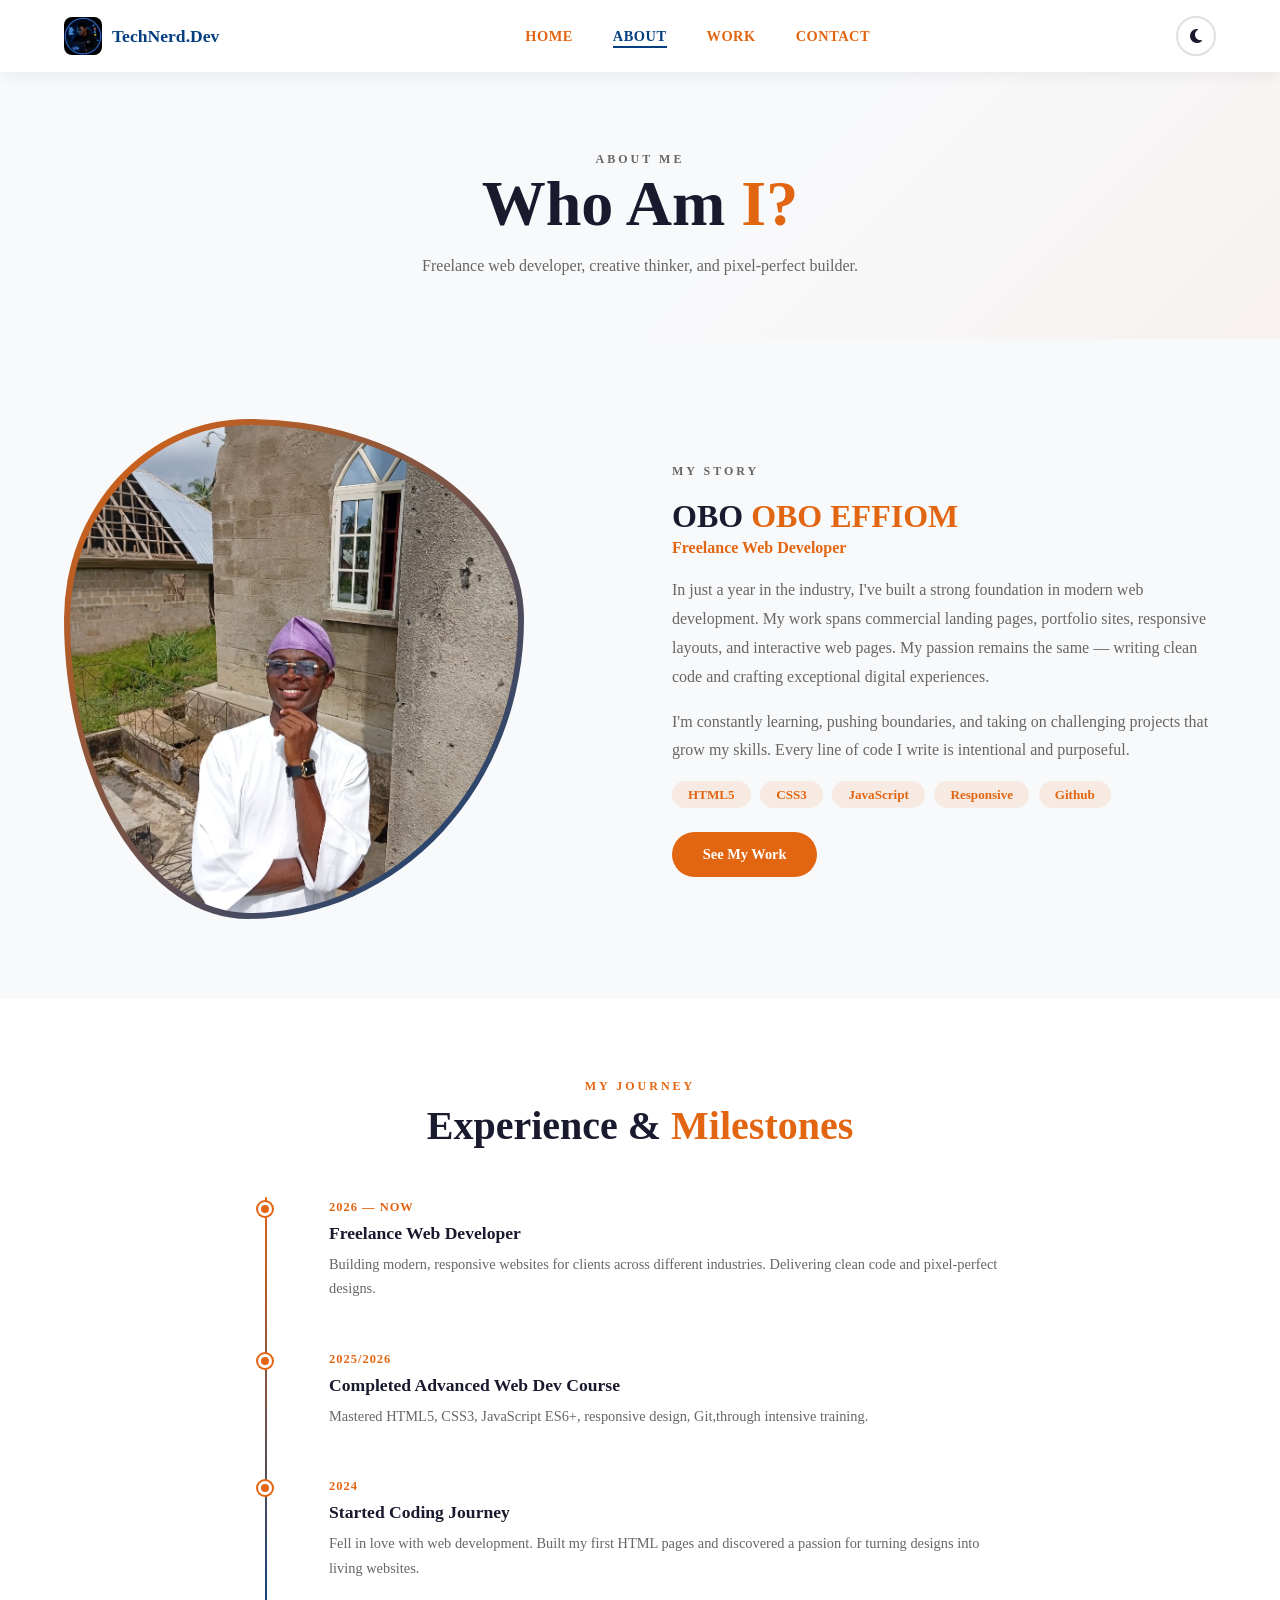
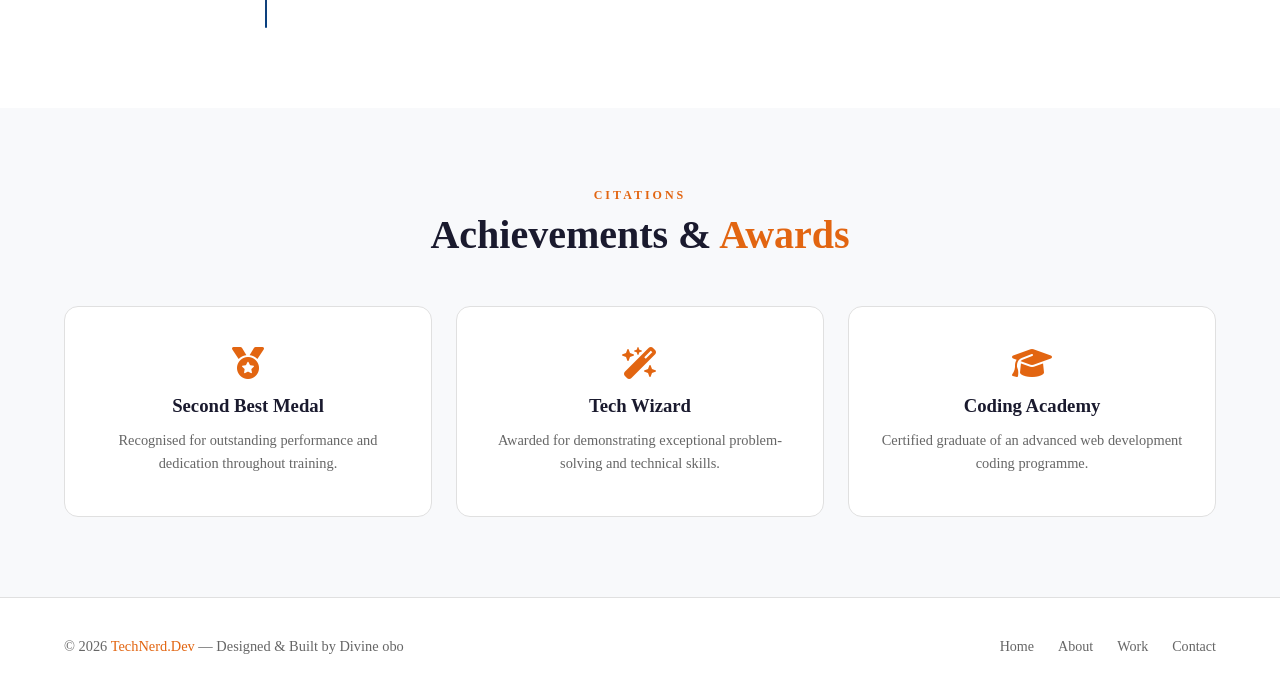
==== About.html @ 1d8cfa87 "Add files via upload" ====
<!DOCTYPE html>
<html lang="en">
<head>
  <meta charset="UTF-8" />
  <meta name="viewport" content="width=device-width, initial-scale=1.0" />
  <title>Deevhyne Web | About</title>
  <link rel="stylesheet" href="style.css" />
  <link rel="stylesheet" href="https://cdnjs.cloudflare.com/ajax/libs/font-awesome/6.5.0/css/all.min.css" />
</head>
<body>

  <nav class="navbar" id="navbar">
    <div class="nav-brand">
      <img src="deevhyne logo.png" alt="Deevhyne Web Logo" class="nav-logo" />
      <span>TechNerd.Dev</span>
    </div>
    <ul class="nav-links" id="navLinks">
      <li><a href="index.html">HOME</a></li>
      <li><a href="About.html" class="active">ABOUT</a></li>
      <li><a href="work.html">WORK</a></li>
      <li><a href="contact.html">CONTACT</a></li>
    </ul>
    <div class="nav-actions">
      <button class="theme-toggle" id="themeToggle" title="Toggle dark mode">
        <i class="fa-solid fa-moon"></i>
      </button>
      <div class="hamburger" id="hamburger">
        <span></span><span></span><span></span>
      </div>
    </div>
  </nav>

  <section class="page-hero">
    <p class="tag">ABOUT ME</p>
    <h1>Who Am <span class="accent">I?</span></h1>
    <p>Freelance web developer, creative thinker, and pixel-perfect builder.</p>
  </section>

  <!-- BIO SECTION -->
  <section class="about-section reveal">
    <div class="about-image">
      <div class="image-wrapper">
        <img src="me2 (2).jpg" alt="Deevhyne Obo" />
      </div>
    </div>
    <div class="about-content">
      <p class="tag">MY STORY</p>
      <h2>OBO <span class="accent">OBO EFFIOM</span></h2>
      <h4>Freelance Web Developer</h4>
      <p>
        In just a year in the industry, I've built a strong foundation in modern web development. 
        My work spans commercial landing pages, portfolio sites, responsive layouts, and interactive web pages. 
        My passion remains the same — writing clean code and crafting exceptional digital experiences.
      </p>
      <p>
        I'm constantly learning, pushing boundaries, and taking on challenging projects that grow my skills. 
        Every line of code I write is intentional and purposeful.
      </p>
      <div class="about-tags">
        <span>HTML5</span><span>CSS3</span><span>JavaScript</span>
        <span>Responsive</span><span>Github</span>
      </div>
      <a href="work.html" class="btn btn-primary" style="margin-top:1.5rem;">See My Work</a>
    </div>
  </section>

  <!-- TIMELINE -->
  <section class="timeline-section reveal">
    <div class="section-header">
      <p class="tag">MY JOURNEY</p>
      <h2>Experience & <span class="accent">Milestones</span></h2>
    </div>
    <div class="timeline">
      <div class="timeline-item">
        <div class="timeline-dot"></div>
        <div class="timeline-content">
          <span class="timeline-date">2026 — Now</span>
          <h3>Freelance Web Developer</h3>
          <p>Building modern, responsive websites for clients across different industries. Delivering clean code and pixel-perfect designs.</p>
        </div>
      </div>
      <div class="timeline-item">
        <div class="timeline-dot"></div>
        <div class="timeline-content">
          <span class="timeline-date">2025/2026</span>
          <h3>Completed Advanced Web Dev Course</h3>
          <p>Mastered HTML5, CSS3, JavaScript ES6+, responsive design, Git,through intensive training.</p>
        </div>
      </div>
      <div class="timeline-item">
        <div class="timeline-dot"></div>
        <div class="timeline-content">
          <span class="timeline-date">2024</span>
          <h3>Started Coding Journey</h3>
          <p>Fell in love with web development. Built my first HTML pages and discovered a passion for turning designs into living websites.</p>
        </div>
      </div>
    </div>
  </section>

  <!-- ACHIEVEMENTS -->
  <section class="achievements reveal">
    <div class="section-header">
      <p class="tag">CITATIONS</p>
      <h2>Achievements & <span class="accent">Awards</span></h2>
    </div>
    <div class="achieve-grid">
      <div class="achieve-card">
        <i class="fa-solid fa-medal"></i>
        <h3>Second Best Medal</h3>
        <p>Recognised for outstanding performance and dedication throughout training.</p>
      </div>
      <div class="achieve-card">
        <i class="fa-solid fa-wand-magic-sparkles"></i>
        <h3>Tech Wizard</h3>
        <p>Awarded for demonstrating exceptional problem-solving and technical skills.</p>
      </div>
      <div class="achieve-card">
        <i class="fa-solid fa-graduation-cap"></i>
        <h3>Coding Academy</h3>
        <p>Certified graduate of an advanced web development coding programme.</p>
      </div>
    </div>
  </section>

  <footer class="footer">
    <p>© 2026 <span class="accent">TechNerd.Dev</span> — Designed & Built by Divine obo</p>
    <div class="footer-links">
      <a href="index.html">Home</a>
      <a href="About.html">About</a>
      <a href="work.html">Work</a>
      <a href="contact.html">Contact</a>
    </div>
  </footer>

  <a href="#" class="scroll-top" id="scrollTop"><i class="fa-solid fa-arrow-up"></i></a>
  <script src="my port.js"></script>
</body>
</html>
---- style.css ----
/* ===== DESIGN TOKENS ===== */
:root {
  --accent: #e26511;
  --accent-hover: #c9530d;
  --blue: #063f81;
  --bg: #f8f9fb;
  --bg2: #ffffff;
  --text: #1a1a2e;
  --text-muted: #666;
  --border: #e0e0e0;
  --card-shadow: 0 4px 24px rgba(0,0,0,0.08);
  --nav-h: 72px;
  --radius: 14px;
  --transition: 0.3s ease;
}

[data-theme="dark"] {
  --bg: #0d0d1a;
  --bg2: #161628;
  --text: #f0f0f0;
  --text-muted: #aaa;
  --border: #2a2a45;
  --card-shadow: 0 4px 24px rgba(0,0,0,0.4);
}

/* ===== RESET ===== */
*, *::before, *::after {
  margin: 0; padding: 0; box-sizing: border-box;
}
html { scroll-behavior: smooth; }

body {
  font-family: Bahnschrift;
  background: var(--bg);
  color: var(--text);
  transition: background var(--transition), color var(--transition);
  overflow-x: hidden;
}

a { text-decoration: none; color: inherit; }
img { max-width: 100%; display: block; }
ul { list-style: none; }

/* ===== UTILITY ===== */
.accent { color: var(--accent); }
.tag {
  font-size: 0.75rem;
  font-weight: 700;
  letter-spacing: 3px;
  color: var(--accent);
  text-transform: uppercase;
  margin-bottom: 0.5rem;
}
.section-header {
  text-align: center;
  margin-bottom: 3rem;
}
.section-header h2 {
  font-size: clamp(1.8rem, 4vw, 2.5rem);
  font-weight: 800;
}

/* ===== BUTTONS ===== */
.btn {
  display: inline-flex;
  align-items: center;
  gap: 0.5rem;
  padding: 0.75rem 1.8rem;
  border-radius: 50px;
  font-weight: 700;
  font-size: 0.9rem;
  cursor: pointer;
  transition: var(--transition);
  border: 2px solid transparent;
}
.btn-primary {
  background: var(--accent);
  color: #fff;
}
.btn-primary:hover {
  background: var(--accent-hover);
  transform: translateY(-2px);
  box-shadow: 0 8px 20px rgba(226,101,17,0.35);
}
.btn-outline {
  border-color: var(--accent);
  color: var(--accent);
  background: transparent;
}
.btn-outline:hover {
  background: var(--accent);
  color: #fff;
  transform: translateY(-2px);
}

/* ===== NAVBAR ===== */
.navbar {
  position: fixed;
  top: 0; left: 0; right: 0;
  height: var(--nav-h);
  display: flex;
  align-items: center;
  justify-content: space-between;
  padding: 0 5%;
  background: var(--bg2);
  box-shadow: 0 2px 16px rgba(0,0,0,0.07);
  z-index: 1000;
  transition: background var(--transition);
}
.navbar.scrolled {
  box-shadow: 0 4px 20px rgba(0,0,0,0.12);
}
.nav-brand {
  display: flex;
  align-items: center;
  gap: 10px;
  font-weight: 800;
  font-size: 1.1rem;
  color: var(--blue);
}
.nav-brand i { font-size: 1.8rem; color: var(--accent); }
.nav-logo {
  width: 38px;
  height: 38px;
  min-width: 38px;
  object-fit: contain;
  border-radius: 8px;
  display: inline-block;
}

.nav-links {
  display: flex;
  gap: 2.5rem;
}
.nav-links a {
  font-weight: 700;
  font-size: 0.9rem;
  letter-spacing: 0.5px;
  color: var(--accent);
  position: relative;
  padding-bottom: 4px;
}
.nav-links a::after {
  content: '';
  position: absolute;
  bottom: 0; left: 0;
  width: 0; height: 2px;
  background: var(--blue);
  transition: width var(--transition);
}
.nav-links a:hover::after,
.nav-links a.active::after { width: 100%; }
.nav-links a.active,
.nav-links a:hover { color: var(--blue); }

.nav-actions {
  display: flex;
  align-items: center;
  gap: 1rem;
}
.theme-toggle {
  background: none;
  border: 2px solid var(--border);
  border-radius: 50%;
  width: 40px; height: 40px;
  cursor: pointer;
  font-size: 1rem;
  color: var(--text);
  display: flex; align-items: center; justify-content: center;
  transition: var(--transition);
}
.theme-toggle:hover { border-color: var(--accent); color: var(--accent); }

.hamburger {
  display: none;
  flex-direction: column;
  gap: 5px;
  cursor: pointer;
  padding: 4px;
}
.hamburger span {
  display: block;
  width: 24px; height: 2px;
  background: var(--text);
  border-radius: 2px;
  transition: var(--transition);
}
.hamburger.open span:nth-child(1) { transform: rotate(45deg) translate(5px, 5px); }
.hamburger.open span:nth-child(2) { opacity: 0; }
.hamburger.open span:nth-child(3) { transform: rotate(-45deg) translate(5px, -5px); }

/* ===== HERO ===== */
.hero {
  min-height: 100vh;
  padding: calc(var(--nav-h) + 4rem) 5% 4rem;
  display: grid;
  grid-template-columns: 1fr 1fr;
  align-items: center;
  gap: 3rem;
  max-width: 1300px;
  margin: 0 auto;
}
.hero-content { animation: slideInLeft 0.8s ease both; }
.hero-tag {
  font-size: 0.75rem;
  font-weight: 700;
  letter-spacing: 3px;
  color: var(--accent);
  text-transform: uppercase;
  margin-bottom: 1rem;
}
.hero-content h1 {
  font-size: clamp(2.2rem, 5vw, 3.5rem);
  font-weight: 900;
  line-height: 1.15;
  margin-bottom: 0.5rem;
}
.hero-content h2 {
  font-size: clamp(1.2rem, 2.5vw, 1.8rem);
  font-weight: 500;
  margin-bottom: 1.5rem;
  color: var(--text-muted);
}
.typed::after {
  content: '|';
  animation: blink 0.7s infinite;
  color: var(--accent);
}
@keyframes blink { 50% { opacity: 0; } }

.hero-desc {
  color: var(--text-muted);
  line-height: 1.8;
  max-width: 520px;
  margin-bottom: 2rem;
}
.hero-btns { display: flex; gap: 1rem; flex-wrap: wrap; }

.hero-image {
  display: flex;
  justify-content: center;
  animation: slideInRight 0.8s ease both;
}
.image-wrapper {
  position: relative;
  width: 460px; height: 500px;
  border-radius: 40% 60% 60% 40% / 40% 40% 60% 60%;
  background: linear-gradient(135deg, var(--accent) 0%, var(--blue) 100%);
  padding: 6px;
  animation: morphBlob 8s ease-in-out infinite;
}
.img{
  object-fit: cover;
  height: 100%;
  width: 100%;
}
@keyframes morphBlob {
  0%,100% { border-radius: 40% 60% 60% 40% / 40% 40% 60% 60%; }
  50% { border-radius: 60% 40% 40% 60% / 60% 60% 40% 40%; }
}
.image-wrapper img {
  width: 100%; height: 100%;
  object-fit: cover;
  border-radius: inherit;
  image-rendering: -webkit-optimize-contrast;
  image-rendering: crisp-edges;
  filter: contrast(1.05) brightness(1.02) sharpen(1);
}

/* ===== STRIP ===== */
.strip {
  display: flex;
  align-items: center;
  justify-content: center;
  gap: 4rem;
  padding: 2.5rem 5%;
  background: var(--bg2);
  border-top: 1px solid var(--border);
  border-bottom: 1px solid var(--border);
  flex-wrap: wrap;
}
.strip-block { text-align: center; }
.strip-block h4 {
  font-size: 0.7rem;
  letter-spacing: 3px;
  color: var(--text-muted);
  margin-bottom: 1rem;
  text-transform: uppercase;
}
.divider {
  width: 1px; height: 60px;
  background: var(--border);
}
.social-icons {
  display: flex;
  gap: 0.75rem;
  flex-wrap: wrap;
  justify-content: center;
}
.soc-icon {
  width: 44px; height: 44px;
  border-radius: 12px;
  display: flex; align-items: center; justify-content: center;
  font-size: 1.2rem;
  background: var(--bg);
  border: 1px solid var(--border);
  cursor: pointer;
  transition: var(--transition);
  color: var(--text);
}
.soc-icon:hover, .soc-icon.skill { color: var(--accent); border-color: var(--accent); }
.facebook:hover { color: #1877f2; border-color: #1877f2; }
.whatsapp:hover { color: #25d366; border-color: #25d366; }
.twitter:hover { color: #1da1f2; border-color: #1da1f2; }
.linkedin:hover { color: #0077b5; border-color: #0077b5; }

/* ===== SERVICES ===== */
.services {
  padding: 6rem 5%;
  max-width: 1300px;
  margin: 0 auto;
}
.services-grid {
  display: grid;
  grid-template-columns: repeat(3, 1fr);
  gap: 1.5rem;
}
.service-card {
  background: var(--bg2);
  border: 1px solid var(--border);
  border-radius: var(--radius);
  padding: 2rem;
  text-align: center;
  transition: var(--transition);
  cursor: default;
}
.service-card:hover {
  transform: translateY(-8px);
  box-shadow: var(--card-shadow);
  border-color: var(--accent);
}
.services-grid:hover .service-card { opacity: 0.5; }
.services-grid:hover .service-card:hover { opacity: 1; }
.service-card i {
  font-size: 2.2rem;
  color: var(--accent);
  margin-bottom: 1rem;
  display: block;
}
.service-card h3 { font-size: 1.1rem; margin-bottom: 0.75rem; }
.service-card p { color: var(--text-muted); font-size: 0.9rem; line-height: 1.6; }

/* ===== PORTFOLIO ===== */
.portfolio {
  padding: 6rem 5%;
  background: var(--bg2);
}
.portfolio-grid {
  display: grid;
  grid-template-columns: repeat(3, 1fr);
  gap: 1.5rem;
  max-width: 1300px;
  margin: 0 auto;
}
.portfolio-card {
  position: relative;
  border-radius: var(--radius);
  overflow: hidden;
  aspect-ratio: 4/3;
}
.portfolio-card img {
  width: 100%; height: 100%;
  object-fit: cover;
  transition: transform 0.5s ease;
}
.portfolio-card:hover img { transform: scale(1.08); }
.portfolio-overlay {
  position: absolute;
  inset: 0;
  background: linear-gradient(to top, rgba(6,63,129,0.9) 0%, transparent 60%);
  display: flex;
  flex-direction: column;
  justify-content: flex-end;
  padding: 1.5rem;
  opacity: 0;
  transition: opacity var(--transition);
}
.portfolio-card:hover .portfolio-overlay { opacity: 1; }
.portfolio-overlay h3 { color: #fff; margin-bottom: 0.25rem; }
.portfolio-overlay p { color: rgba(255,255,255,0.8); font-size: 0.85rem; margin-bottom: 1rem; }

/* ===== TESTIMONIALS ===== */
.testimonials {
  padding: 6rem 5%;
  max-width: 1300px;
  margin: 0 auto;
}
.testimonial-carousel { position: relative; overflow: hidden; }
.testimonial-track {
  display: flex;
  transition: transform 0.5s ease;
}
.testimonial-card {
  min-width: 100%;
  background: var(--bg2);
  border: 1px solid var(--border);
  border-radius: var(--radius);
  padding: 2.5rem;
  text-align: center;
  box-shadow: var(--card-shadow);
}
.testimonial-card img {
  width: 80px; height: 80px;
  border-radius: 50%;
  object-fit: cover;
  margin: 0 auto 1rem;
  border: 3px solid var(--accent);
}
.testimonial-card h4 { font-size: 1.1rem; margin-bottom: 0.5rem; }
.stars { color: #f5c518; margin-bottom: 1rem; font-size: 1rem; }
.testimonial-card p { color: var(--text-muted); line-height: 1.8; max-width: 500px; margin: 0 auto; }
.carousel-controls {
  display: flex;
  align-items: center;
  justify-content: center;
  gap: 1.5rem;
  margin-top: 2rem;
}
.carousel-controls button {
  background: var(--bg2);
  border: 2px solid var(--border);
  border-radius: 50%;
  width: 44px; height: 44px;
  cursor: pointer;
  font-size: 1rem;
  color: var(--text);
  transition: var(--transition);
  display: flex; align-items: center; justify-content: center;
}
.carousel-controls button:hover {
  background: var(--accent);
  color: #fff;
  border-color: var(--accent);
}
.dots { display: flex; gap: 8px; }
.dot {
  width: 8px; height: 8px;
  border-radius: 50%;
  background: var(--border);
  transition: var(--transition);
  cursor: pointer;
}
.dot.active { background: var(--accent); width: 24px; border-radius: 4px; }

/* ===== PAGE HERO ===== */
.page-hero {
  padding: calc(var(--nav-h) + 5rem) 5% 4rem;
  text-align: center;
  background: linear-gradient(135deg, var(--bg) 60%, rgba(226,101,17,0.05) 100%);
}
.page-hero h1 {
  font-size: clamp(2.5rem, 6vw, 4rem);
  font-weight: 900;
  margin-bottom: 1rem;
}
.page-hero p { color: var(--text-muted); max-width: 500px; margin: 0 auto; }

/* ===== STATS BAR ===== */
.stats-bar {
  display: grid;
  grid-template-columns: repeat(4, 1fr);
  gap: 1px;
  background: var(--border);
  border-top: 1px solid var(--border);
  border-bottom: 1px solid var(--border);
}
.stat {
  background: var(--bg2);
  padding: 2.5rem 1rem;
  text-align: center;
}
.stat h2 {
  font-size: 2.5rem;
  font-weight: 900;
  color: var(--accent);
}
.stat p { color: var(--text-muted); font-size: 0.85rem; margin-top: 0.25rem; }

/* ===== WORK PAGE ===== */
.work-section {
  padding: 5rem 5%;
  max-width: 1300px;
  margin: 0 auto;
}
.filter-tabs {
  display: flex;
  gap: 0.75rem;
  margin-bottom: 3rem;
  flex-wrap: wrap;
  justify-content: center;
}
.filter-btn {
  padding: 0.5rem 1.4rem;
  border-radius: 50px;
  border: 2px solid var(--border);
  background: none;
  color: var(--text);
  font-weight: 600;
  font-size: 0.85rem;
  cursor: pointer;
  transition: var(--transition);
}
.filter-btn.active,
.filter-btn:hover {
  background: var(--accent);
  border-color: var(--accent);
  color: #fff;
}
.work-grid {
  display: grid;
  grid-template-columns: repeat(3, 1fr);
  gap: 2rem;
}
.work-card {
  background: var(--bg2);
  border: 1px solid var(--border);
  border-radius: var(--radius);
  overflow: hidden;
  transition: var(--transition);
}
.work-card:hover {
  transform: translateY(-6px);
  box-shadow: var(--card-shadow);
}
.work-card.hidden { display: none; }
.work-card img {
  width: 100%;
  height: 200px;
  object-fit: cover;
}
.work-info {
  padding: 1.5rem;
}
.work-tag {
  display: inline-block;
  background: rgba(226,101,17,0.1);
  color: var(--accent);
  font-size: 0.75rem;
  font-weight: 700;
  padding: 0.25rem 0.75rem;
  border-radius: 50px;
  margin-bottom: 0.75rem;
  letter-spacing: 0.5px;
}
.work-info h3 { margin-bottom: 0.5rem; font-size: 1.1rem; }
.work-info p { color: var(--text-muted); font-size: 0.88rem; line-height: 1.6; margin-bottom: 1rem; }
.work-stack {
  display: flex;
  gap: 0.5rem;
  flex-wrap: wrap;
  margin-bottom: 1.2rem;
}
.work-stack span {
  background: var(--bg);
  border: 1px solid var(--border);
  font-size: 0.75rem;
  padding: 0.2rem 0.6rem;
  border-radius: 4px;
  color: var(--text-muted);
}

/* ===== SKILLS SECTION ===== */
.skills-section {
  padding: 6rem 5%;
  background: var(--bg2);
}
.skills-grid {
  display: grid;
  grid-template-columns: repeat(2, 1fr);
  gap: 2rem;
  max-width: 900px;
  margin: 0 auto;
}
.skill-label {
  display: flex;
  justify-content: space-between;
  font-weight: 600;
  font-size: 0.9rem;
  margin-bottom: 0.5rem;
}
.skill-bar {
  background: var(--border);
  border-radius: 50px;
  height: 8px;
  overflow: hidden;
}
.skill-fill {
  height: 100%;
  border-radius: 50px;
  background: linear-gradient(90deg, var(--accent), var(--blue));
  width: 0;
  transition: width 1.2s ease;
}

/* ===== ABOUT PAGE ===== */
.about-section {
  display: grid;
  grid-template-columns: 1fr 1fr;
  gap: 4rem;
  align-items: center;
  padding: 5rem 5%;
  max-width: 1300px;
  margin: 0 auto;
}
.about-content h2 { font-size: 2rem; font-weight: 900; margin-bottom: 0.25rem; }
.about-content h4 { color: var(--accent); margin-bottom: 1.2rem; font-size: 1rem; }
.about-content p { color: var(--text-muted); line-height: 1.8; margin-bottom: 1rem; }
.about-tags {
  display: flex;
  flex-wrap: wrap;
  gap: 0.6rem;
  margin-top: 1rem;
}
.about-tags span {
  padding: 0.35rem 1rem;
  border-radius: 50px;
  background: rgba(226,101,17,0.1);
  color: var(--accent);
  font-size: 0.82rem;
  font-weight: 600;
}

/* ===== TIMELINE ===== */
.timeline-section {
  padding: 5rem 5%;
  background: var(--bg2);
}
.timeline {
  max-width: 750px;
  margin: 0 auto;
  position: relative;
  padding-left: 2rem;
}
.timeline::before {
  content: '';
  position: absolute;
  left: 0; top: 0; bottom: 0;
  width: 2px;
  background: linear-gradient(to bottom, var(--accent), var(--blue));
  border-radius: 2px;
}
.timeline-item {
  position: relative;
  padding-left: 2rem;
  padding-bottom: 3rem;
}
.timeline-dot {
  position: absolute;
  left: -2.45rem;
  top: 0.3rem;
  width: 14px; height: 14px;
  border-radius: 50%;
  background: var(--accent);
  border: 3px solid var(--bg2);
  box-shadow: 0 0 0 2px var(--accent);
}
.timeline-date {
  font-size: 0.78rem;
  font-weight: 700;
  color: var(--accent);
  letter-spacing: 1px;
  text-transform: uppercase;
}
.timeline-content h3 { margin: 0.5rem 0; font-size: 1.1rem; }
.timeline-content p { color: var(--text-muted); font-size: 0.9rem; line-height: 1.7; }

/* ===== ACHIEVEMENTS ===== */
.achievements {
  padding: 5rem 5%;
  max-width: 1300px;
  margin: 0 auto;
}
.achieve-grid {
  display: grid;
  grid-template-columns: repeat(3, 1fr);
  gap: 1.5rem;
}
.achieve-card {
  background: var(--bg2);
  border: 1px solid var(--border);
  border-radius: var(--radius);
  padding: 2.5rem 2rem;
  text-align: center;
  transition: var(--transition);
}
.achieve-card:hover {
  transform: translateY(-6px);
  box-shadow: var(--card-shadow);
  border-color: var(--accent);
}
.achieve-card i {
  font-size: 2rem;
  color: var(--accent);
  margin-bottom: 1rem;
  display: block;
}
.achieve-card h3 { margin-bottom: 0.75rem; }
.achieve-card p { color: var(--text-muted); font-size: 0.9rem; line-height: 1.6; }

/* ===== CONTACT PAGE ===== */
.contact-section {
  display: grid;
  grid-template-columns: 1fr 1.5fr;
  gap: 4rem;
  padding: 5rem 5%;
  max-width: 1200px;
  margin: 0 auto;
  align-items: start;
}
.contact-info h3 { font-size: 1.5rem; margin-bottom: 1rem; }
.contact-info > p { color: var(--text-muted); line-height: 1.8; margin-bottom: 2rem; }
.contact-items { display: flex; flex-direction: column; gap: 1.5rem; }
.contact-item {
  display: flex;
  align-items: flex-start;
  gap: 1rem;
}
.contact-item i {
  font-size: 1.4rem;
  color: var(--accent);
  margin-top: 0.2rem;
  width: 24px;
}
.contact-item h4 { font-size: 0.9rem; margin-bottom: 0.2rem; }
.contact-item p { color: var(--text-muted); font-size: 0.9rem; }
.contact-form { display: flex; flex-direction: column; gap: 1.2rem; }
.form-group input,
.form-group textarea {
  width: 100%;
  padding: 0.9rem 1.2rem;
  border: 2px solid var(--border);
  border-radius: var(--radius);
  background: var(--bg2);
  color: var(--text);
  font-size: 0.95rem;
  font-family: inherit;
  transition: border-color var(--transition);
  outline: none;
}
.form-group input:focus,
.form-group textarea:focus { border-color: var(--accent); }
.form-group textarea { resize: vertical; }
.form-status {
  font-size: 0.9rem;
  color: #22c55e;
  min-height: 1.2rem;
}

/* ===== FOOTER ===== */
.footer {
  background: var(--bg2);
  border-top: 1px solid var(--border);
  padding: 2.5rem 5%;
  display: flex;
  align-items: center;
  justify-content: space-between;
  flex-wrap: wrap;
  gap: 1rem;
}
.footer p { color: var(--text-muted); font-size: 0.9rem; }
.footer-links { display: flex; gap: 1.5rem; }
.footer-links a {
  color: var(--text-muted);
  font-size: 0.88rem;
  transition: color var(--transition);
}
.footer-links a:hover { color: var(--accent); }

/* ===== SCROLL TO TOP ===== */
.scroll-top {
  position: fixed;
  bottom: 2rem;
  right: 2rem;
  width: 44px; height: 44px;
  background: var(--accent);
  color: #fff;
  border-radius: 50%;
  display: flex;
  align-items: center;
  justify-content: center;
  font-size: 1rem;
  opacity: 0;
  pointer-events: none;
  transition: var(--transition);
  z-index: 999;
  box-shadow: 0 4px 14px rgba(226,101,17,0.4);
}
.scroll-top.visible {
  opacity: 1;
  pointer-events: all;
}
.scroll-top:hover { transform: translateY(-4px); }

/* ===== ANIMATIONS ===== */
@keyframes slideInLeft {
  from { opacity: 0; transform: translateX(-50px); }
  to   { opacity: 1; transform: translateX(0); }
}
@keyframes slideInRight {
  from { opacity: 0; transform: translateX(50px); }
  to   { opacity: 1; transform: translateX(0); }
}
.reveal {
  opacity: 0;
  transform: translateY(40px);
  transition: opacity 0.7s ease, transform 0.7s ease;
}
.reveal.visible {
  opacity: 1;
  transform: translateY(0);
}

/* ===== MEDIA QUERIES ===== */
@media (max-width: 1100px) {
  .services-grid,
  .portfolio-grid,
  .work-grid { grid-template-columns: repeat(2, 1fr); }
  .hero { grid-template-columns: 1fr; text-align: center; }
  .hero-desc { margin: 0 auto 2rem; }
  .hero-btns { justify-content: center; }
  .hero-image { display: none; }
  .about-section { grid-template-columns: 1fr; }
  .about-image { display: none; }
  .contact-section { grid-template-columns: 1fr; }
  .stats-bar { grid-template-columns: repeat(2, 1fr); }
  .skills-grid { grid-template-columns: 1fr; }
}

@media (max-width: 768px) {
  .nav-links {
    position: fixed;
    top: var(--nav-h); left: 0; right: 0;
    background: var(--bg2);
    flex-direction: column;
    align-items: center;
    padding: 2rem 0;
    gap: 1.5rem;
    box-shadow: 0 8px 24px rgba(0,0,0,0.1);
    transform: translateY(-120%);
    transition: transform 0.35s ease;
    border-bottom: 1px solid var(--border);
    z-index: 999;
  }
  .nav-links.open { transform: translateY(0); }
  .hamburger { display: flex; }

  .services-grid,
  .portfolio-grid,
  .work-grid,
  .achieve-grid { grid-template-columns: 1fr; }

  .stats-bar { grid-template-columns: repeat(2, 1fr); }
  .strip { flex-direction: column; gap: 2rem; }
  .divider { width: 80px; height: 1px; }

  .hero { padding-top: calc(var(--nav-h) + 2rem); }
  .page-hero { padding: calc(var(--nav-h) + 3rem) 5% 3rem; }

  .footer { flex-direction: column; text-align: center; }
  .footer-links { justify-content: center; }
}

@media (max-width: 480px) {
  .stats-bar { grid-template-columns: repeat(2, 1fr); }
  .hero-btns { flex-direction: column; align-items: center; }
  .filter-tabs { gap: 0.5rem; }
  .filter-btn { padding: 0.4rem 1rem; font-size: 0.8rem; }
  .btn { padding: 0.65rem 1.4rem; font-size: 0.85rem; }
  .image-wrapper { width: 300px; height: 330px; }
  .work-card img { height: 160px; }
  .scroll-top { bottom: 1rem; right: 1rem; }
}
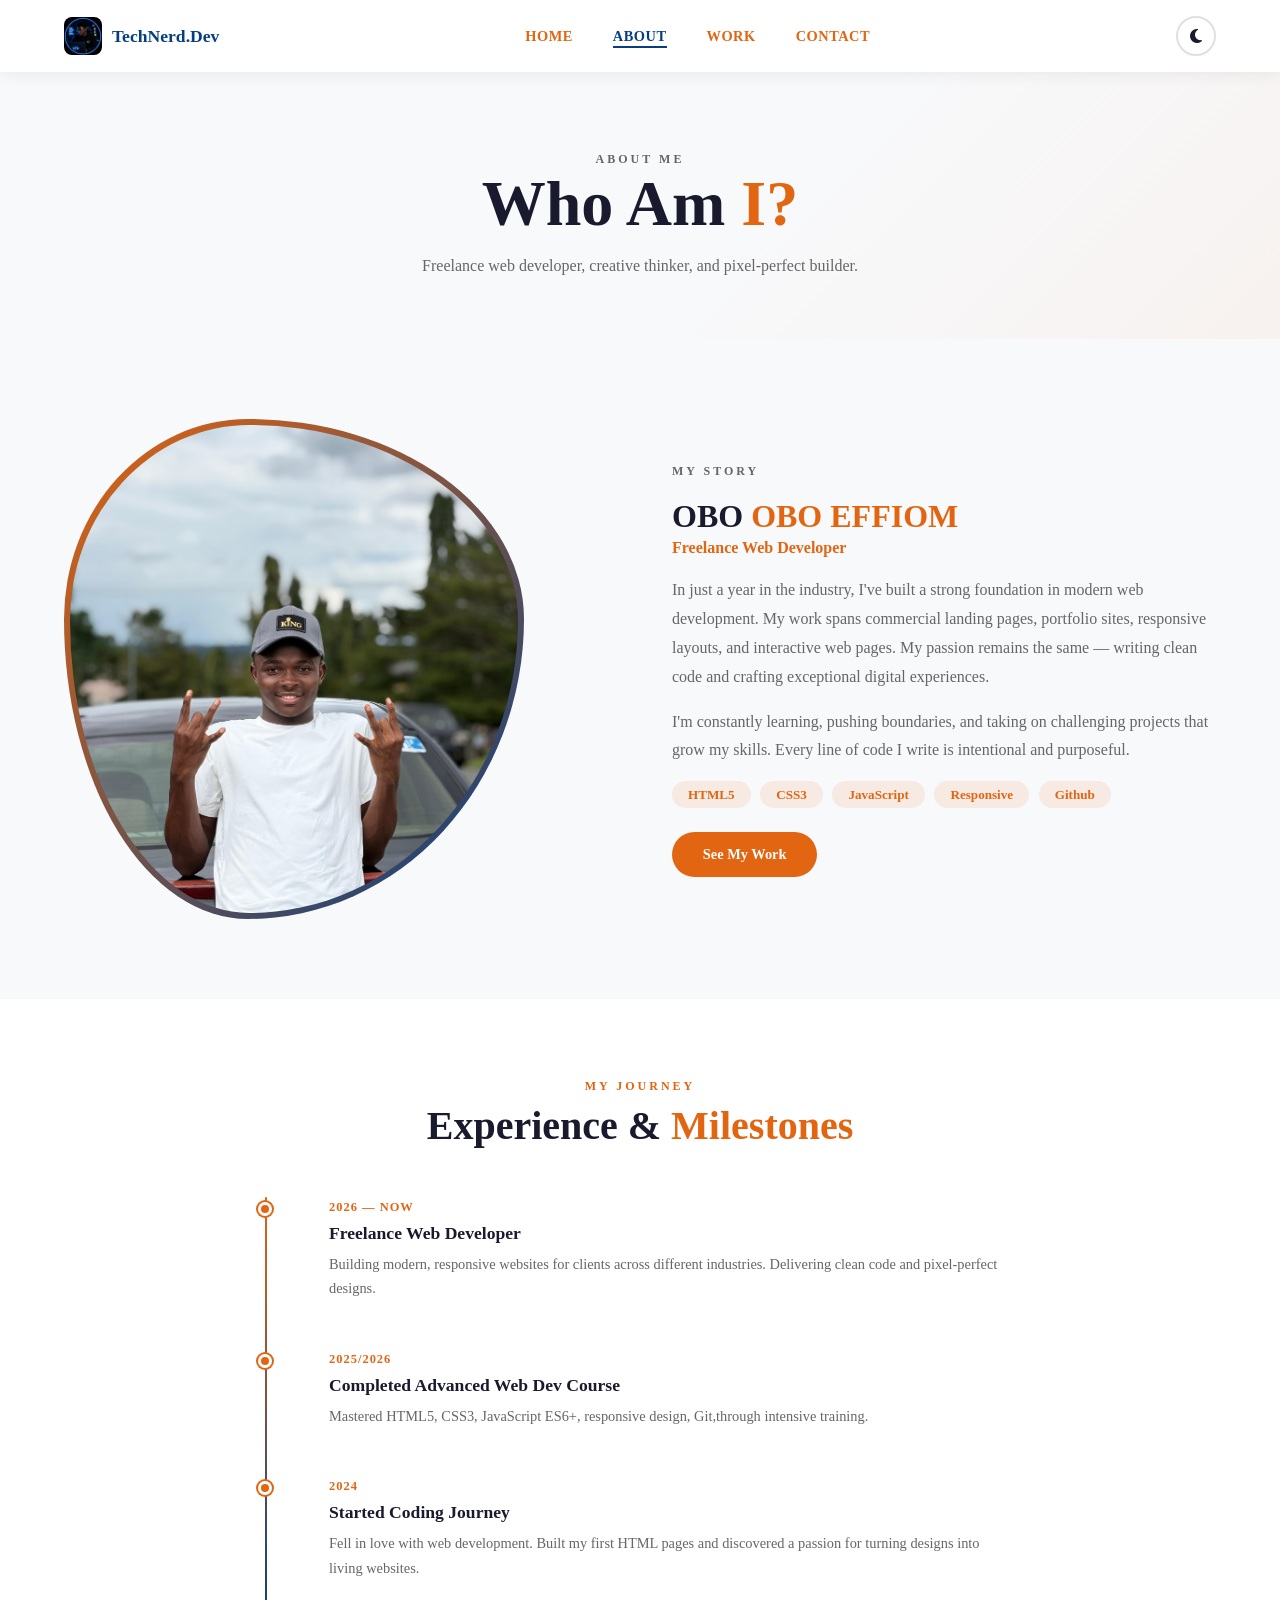
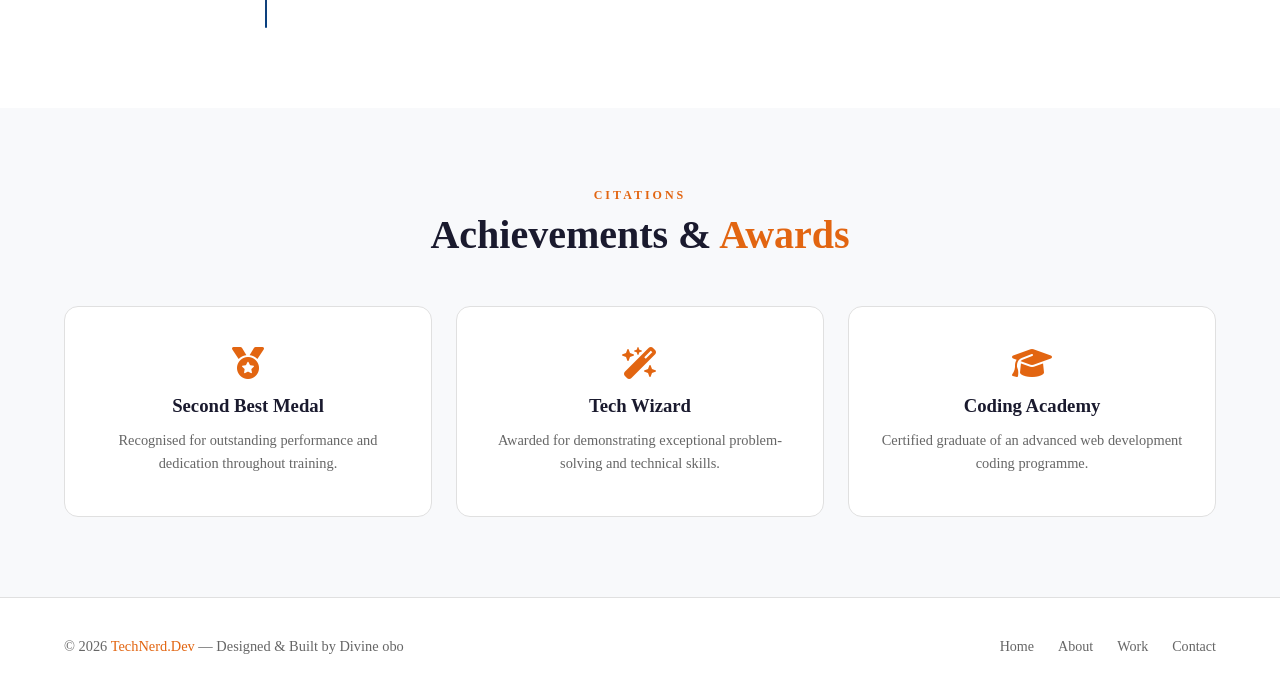
==== commit b5988867: "Update About.html" ====
--- a/About.html
+++ b/About.html
@@ -40,7 +40,7 @@
   <section class="about-section reveal">
     <div class="about-image">
       <div class="image-wrapper">
-        <img src="me2 (2).jpg" alt="Deevhyne Obo" />
+        <img src="divine.jpg" alt="Deevhyne Obo" />
       </div>
     </div>
     <div class="about-content">
